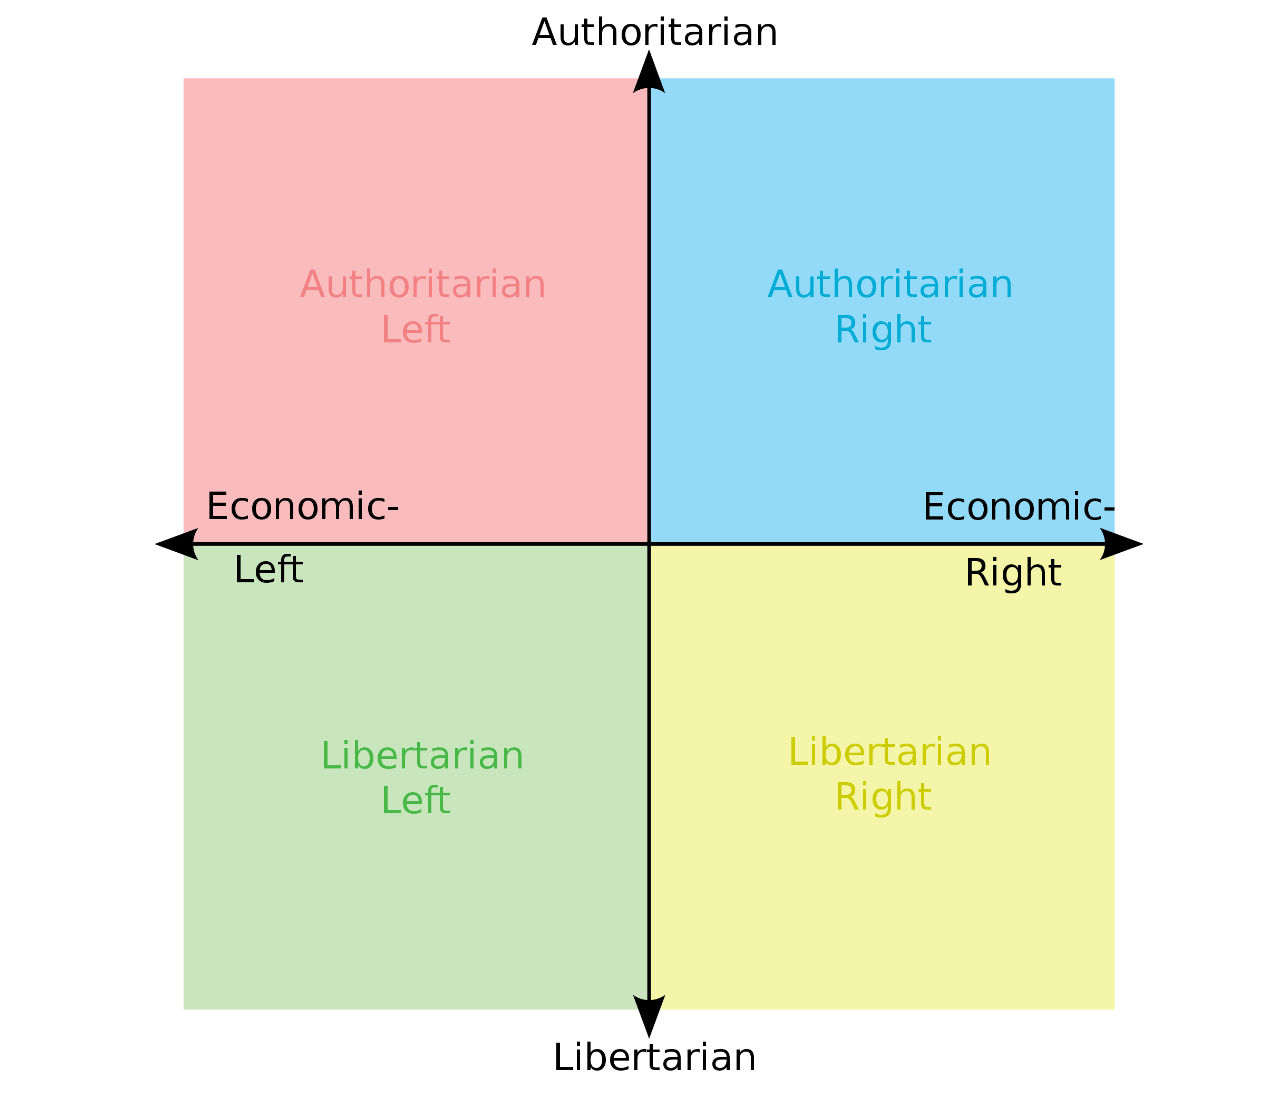
==== compass.html @ 4d8a602e "version 1" ====
<!DOCTYPE html>
<html lang="en">
<head>
    <meta charset="UTF-8">
    <meta http-equiv="X-UA-Compatible" content="IE=edge">
    <meta name="viewport" content="width=device-width, initial-scale=1.0">
    <title>Document</title>
    <link rel="stylesheet" href="style.css">
</head>
<body id = "CompassBody">
    <img src="Political_Compass_standard_model.svg.png" alt="politisk kompass">
</body>
</html>
---- style.css ----
body{
    width: 100%;
    height: 100%;
}
#CompassBody{
    display: flex;
    -ms-flex-align: center;
    justify-content: center;
}
img{
    width: 992px;
    height: 1080px
}
footer{
    font-family:'Courier New', Courier, monospace
}
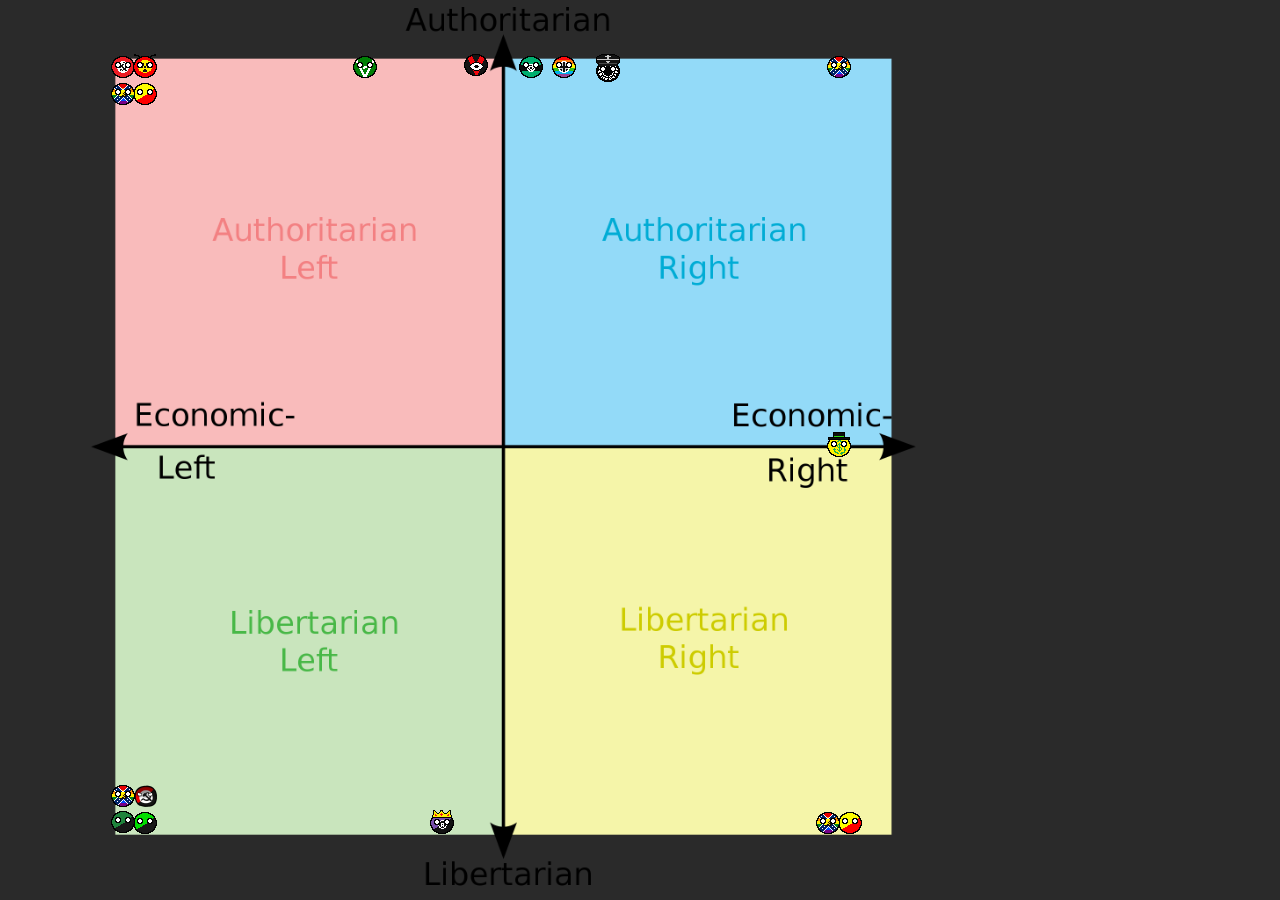
==== commit 606a196b: "version.0.069" ====
--- a/compass.html
+++ b/compass.html
@@ -1,13 +1,98 @@
 <!DOCTYPE html>
 <html lang="en">
-<head>
-    <meta charset="UTF-8">
-    <meta http-equiv="X-UA-Compatible" content="IE=edge">
-    <meta name="viewport" content="width=device-width, initial-scale=1.0">
-    <title>Document</title>
-    <link rel="stylesheet" href="style.css">
-</head>
-<body id = "CompassBody">
-    <img src="Political_Compass_standard_model.svg.png" alt="politisk kompass">
-</body>
-</html>+  <head>
+    <meta charset="UTF-8" />
+    <meta http-equiv="X-UA-Compatible" content="IE=edge" />
+    <meta name="viewport" content="width=device-width, initial-scale=1.0" />
+    <title>2Wacky2Poltics/compass</title>
+    <link rel="stylesheet" href="style.css" />
+    <link
+      rel="icon"
+      href="Political_Compass_standard_model.svg.png"
+      type="image/x-icon"
+    />
+  </head>
+  <body id="CompassBody">
+    <div id="gridbody" class="grid">
+      <img
+        width="1882"
+        height="2048"
+        src="Political_Compass_standard_model.svg.png"
+        alt="politisk kompass"
+      />
+      <a href="https://polcompballanarchy.miraheze.org/wiki/Anarcho-Nazbol" style="grid-column-start: 5;
+      grid-row-start: 88;">
+        <img src="Anarcho_Nazbol.png" alt="anarcho Nazbol" />
+      </a>
+      <a href="https://polcompball.miraheze.org/wiki/Anarcho-Monarchism" style="grid-column-start: 32;
+      grid-row-start: 91;">
+        <img src="Anarcho-Monarchism.png" alt="Anarcho-Monarchism" />
+      </a>
+      <a href="https://polcompball.miraheze.org/wiki/Eco-Anarchism" style="grid-column-start: 5;
+      grid-row-start: 91;">
+        <img src="Aneco.png" alt="Anarcho-ECO" />
+      </a>
+      <a href="https://polcompball.miraheze.org/wiki/Capitalist_Communism" style="grid-column-start: 5;
+      grid-row-start: 10;">
+        <img src="Capcom.png" alt="Capcom" />
+      </a>
+      <a href="https://polcompball.miraheze.org/wiki/Capitalist_Communism" style="grid-column-start: 69;
+      grid-row-start: 91;">
+        <img src="Capcom.png" alt="Capcom" />
+      </a>
+      <a href="https://polcompball.miraheze.org/wiki/Eco-Capitalism#History" style="grid-column-start: 68;
+      grid-row-start: 49;">
+        <img src="Ecocap.png" alt="Ecocap" />
+      </a>
+      <a href="https://polcompball.miraheze.org/wiki/Eco-Fascism#History" style="grid-column-start: 40;
+      grid-row-start: 7;">
+        <img src="Ecofash.png" alt="Ecofash" />
+      </a>
+      <a href="https://polcompball.miraheze.org/wiki/Esoteric_Fascism" style="grid-column-start: 47;
+      grid-row-start: 7;">
+        <img src="Esofash.png" alt="Esofash" />
+      </a>
+      <a href="https://polcompball.miraheze.org/wiki/Homonationalism" style="grid-column-start: 43;
+      grid-row-start: 7;">
+        <img src="Homonationalism.png" alt="Homonationalism" />
+      </a>
+      <a href="https://polcompball.miraheze.org/wiki/Ingsoc" style="grid-column-start: 35;
+      grid-row-start: 7;">
+        <img src="Ingsoc.png" alt="Ingsoc" />
+      </a>
+      <a style="grid-column-start: 3;
+      grid-row-start: 7;" href="https://polcompball.miraheze.org/wiki/National_Bolshevism">
+        <img src="Nazbol.png" alt="Nazbol" />
+      </a>
+      <a href="https://polcompball.miraheze.org/wiki/Posadism" style="grid-column-start: 5;
+      grid-row-start: 7;">
+        <img src="Posadist.png" alt="Posadist" />
+      </a>
+      <a href="https://polcompball.miraheze.org/wiki/Eco-Authoritarianism#History" style="grid-column-start: 25;
+      grid-row-start: 7;">
+        <img src="Tucn-EcoAuth.png" alt="Tucn-EcoAuth" />
+      </a>
+      <a href="https://polcompball.miraheze.org/wiki/Anarcho-Primitivism" style="grid-column-start:3;
+      grid-row-start: 91;">
+        <img src="Anprim.png" alt="Anprim">
+      </a>
+
+      <a href="https://polcompball.miraheze.org/wiki/Anti-Centrism" style="grid-column-start: 67;
+      grid-row-start: 91;">
+        <img  src="Antcent.png" alt="anti-centricism">
+      </a>
+      <a href="https://polcompball.miraheze.org/wiki/Anti-Centrism" style="grid-column-start: 68;
+      grid-row-start: 7;"> 
+        <img  src="Antcent.png" alt="anti-centricism">
+      </a>
+      <a href="https://polcompball.miraheze.org/wiki/Anti-Centrism" style="grid-column-start: 3;
+      grid-row-start: 10;">
+        <img  src="Antcent.png" alt="anti-centricism">
+      </a>
+      <a href="https://polcompball.miraheze.org/wiki/Anti-Centrism" style="grid-column-start: 3;
+      grid-row-start: 88;">
+        <img src="Antcent.png" alt="anti-centricism">
+      </a>
+    </div>
+  </body>
+</html>
--- a/style.css
+++ b/style.css
@@ -1,16 +1,96 @@
-body{
-    width: 100%;
-    height: 100%;
+* {
+  margin: 0px;
+  padding: 0px;
+  box-sizing: border-box;
 }
-#CompassBody{
-    display: flex;
-    -ms-flex-align: center;
-    justify-content: center;
+body {
+  width: 100vw;
+  height: 100vh;
+  background-color: rgb(42, 42, 42);
 }
-img{
-    width: 992px;
-    height: 1080px
+div.sticky {
+  position: sticky;
+  top: 0;
 }
-footer{
-    font-family:'Courier New', Courier, monospace
-}+div.grid {
+  display: grid;
+  width: auto;
+}
+#gridbody{
+  grid-template-columns: repeat(100, 1%);
+  grid-template-rows: repeat(100, 1%);
+}
+#gridbodytimeline{
+  grid-template-columns: ;
+}
+#toppmeny {
+  display: flex;
+  justify-content: space-evenly;
+  background-color: white;
+  border: lightgray;
+  border-width: 1vh;
+  border-radius: 0.5vh;
+  border-color: lightgray;
+  margin: 0vh;
+  padding: 1vw;
+}
+a.toppmenyA {
+  border-width: 10px;
+  border: gray;
+  background-color: white;
+}
+p.Pthreechoices {
+  text-align: center;
+  color: antiquewhite;
+  font-size: larger;
+}
+#threechoices {
+  display: flex;
+  flex-wrap: wrap;
+  justify-content: space-evenly;
+  width: 90vw;
+  box-sizing: content-box;
+  margin: auto;
+  margin-top: 20vh;
+}
+#CompassBody {
+  display: flex;
+  -ms-flex-align: center;
+  justify-content: center;
+}
+img {
+  display: block;
+  max-width: 100vw;
+  max-height: 100vh;
+  width: auto;
+  height: auto;
+}
+#iceberg {
+  display: block;
+  max-width: 400px;
+  max-height: 250px;
+  width: auto;
+  height: auto;
+}
+#compass2 {
+  width: 250px;
+  height: 250px;
+}
+#timeline {
+  display: block;
+  max-width: 400px;
+  max-height: 250px;
+  width: auto;
+  height: auto;
+}
+p {
+  color: rgb(192, 192, 192);
+}
+h1 {
+  color: rgb(192, 192, 192);
+}
+footer {
+  font-size: 12px;
+  color: rgb(192, 192, 192);
+  font-family: "Courier New", Courier, monospace;
+}
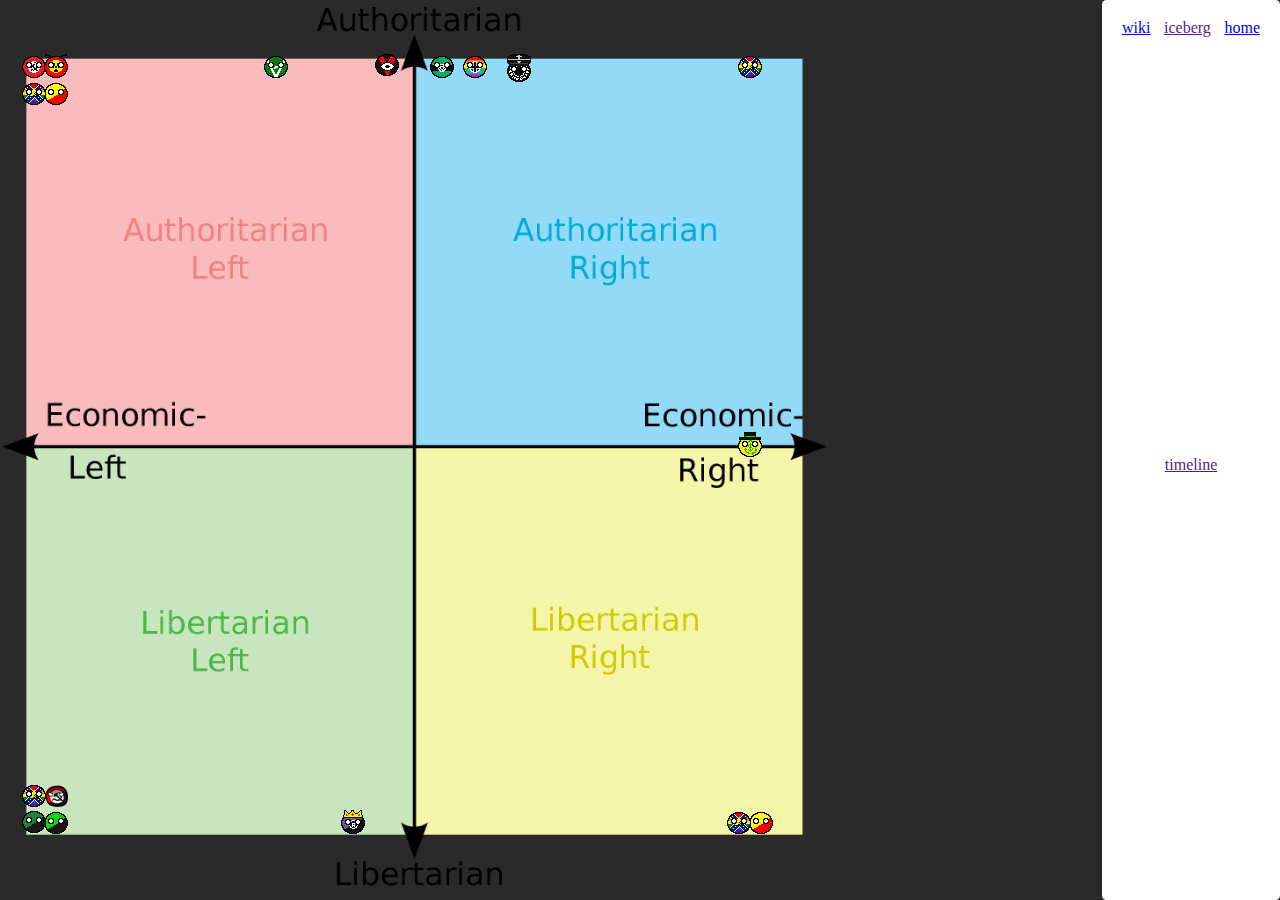
==== commit cc1d5e9b: "version 2" ====
--- a/compass.html
+++ b/compass.html
@@ -13,6 +13,7 @@
     />
   </head>
   <body id="CompassBody">
+    <div class="grid" id="gridbodycompass">
     <div id="gridbody" class="grid">
       <img
         width="1882"
@@ -94,5 +95,16 @@
         <img src="Antcent.png" alt="anti-centricism">
       </a>
     </div>
+  </div>
+  <div class="toppmeny" id="toppmeny2">
+    <a
+      class="toppmenyA"
+      href="https://polcompball.miraheze.org/wiki/List_of_ideology_balls"
+      >wiki</a
+    >
+    <a class="toppmenyA" href="">iceberg</a>
+    <a class="toppmenyA" href="http://127.0.0.1:5500/index.html">home</a>
+    <a class="toppmenyA" href="">timeline</a>
+  </div>
   </body>
 </html>
--- a/style.css
+++ b/style.css
@@ -14,16 +14,33 @@
 }
 div.grid {
   display: grid;
-  width: auto;
 }
 #gridbody{
   grid-template-columns: repeat(100, 1%);
   grid-template-rows: repeat(100, 1%);
+  max-width: 100vw;
+  max-height: 100vh;
+  width: auto;
+  height: auto;
 }
 #gridbodytimeline{
-  grid-template-columns: ;
+  grid-template-columns:repeat(3,33%) ;
+  width: 100vw;
+  height: 600vh;
 }
-#toppmeny {
+#timelineBlack{
+  width:3vw;
+  height: 600vh;
+}
+#gridbodycompass{
+  grid-template-columns: 1;
+  grid-template-rows: 2;
+}
+div.Flex{
+  display: flex;
+  flex-wrap: wrap;
+}
+div.toppmeny {
   display: flex;
   justify-content: space-evenly;
   background-color: white;
@@ -33,10 +50,19 @@
   border-color: lightgray;
   margin: 0vh;
   padding: 1vw;
+  height: 7vh;
+  width: 100vw;
+}
+#toppmeny2{
+  width: 60%;
+  height: 100vh;
+  flex-wrap: wrap;
 }
 a.toppmenyA {
   border-width: 10px;
   border: gray;
+  margin: 0.5vw;
+  border-radius: 1px;
   background-color: white;
 }
 p.Pthreechoices {
@@ -93,4 +119,6 @@
   font-size: 12px;
   color: rgb(192, 192, 192);
   font-family: "Courier New", Courier, monospace;
+  bottom: 0;
+  position: sticky;
 }
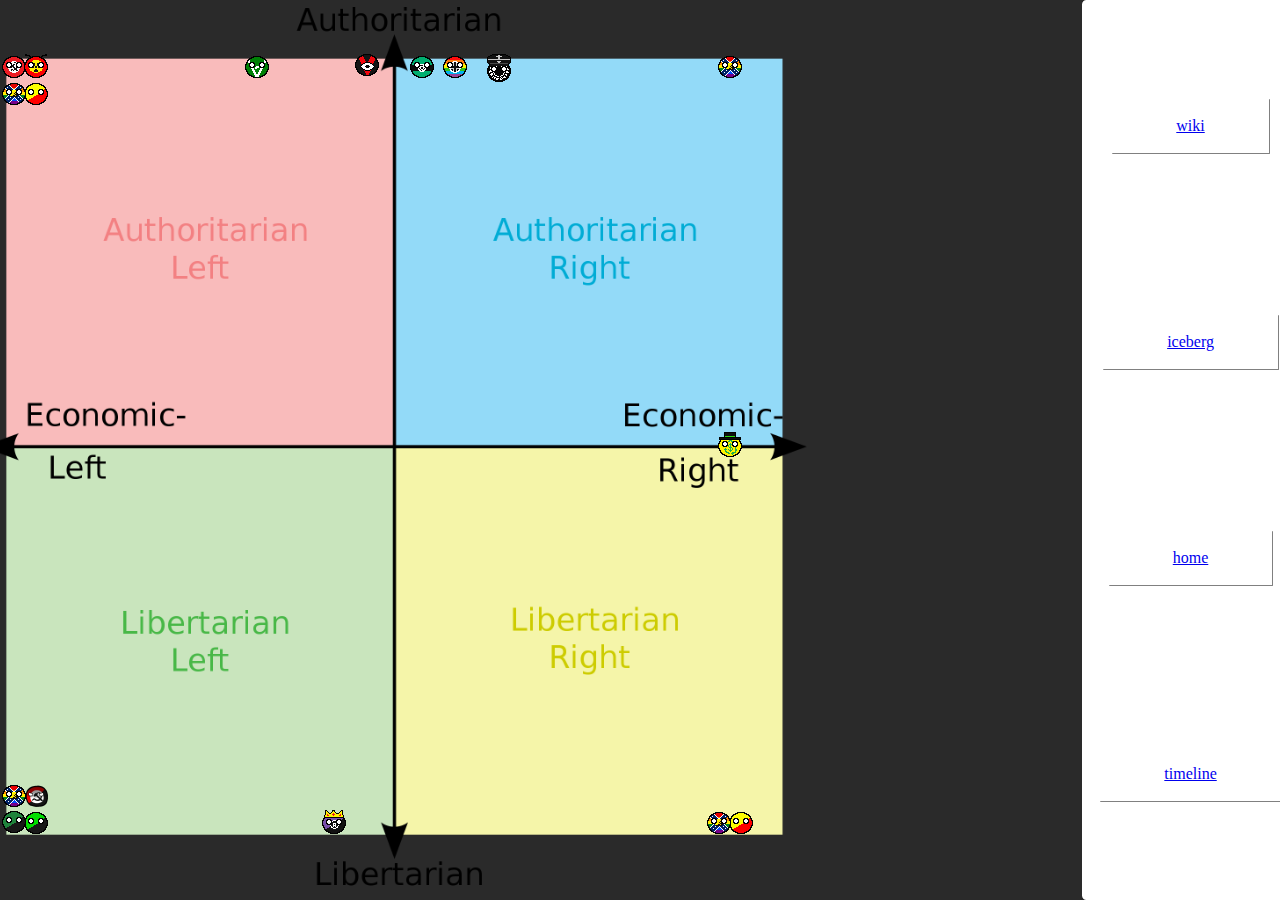
==== commit 0c94ed91: "fixed topbar" ====
--- a/compass.html
+++ b/compass.html
@@ -102,9 +102,9 @@
       href="https://polcompball.miraheze.org/wiki/List_of_ideology_balls"
       >wiki</a
     >
-    <a class="toppmenyA" href="">iceberg</a>
-    <a class="toppmenyA" href="http://127.0.0.1:5500/index.html">home</a>
-    <a class="toppmenyA" href="">timeline</a>
+    <a class="toppmenyA" href="iceberg.html">iceberg</a>
+    <a class="toppmenyA" href="index.html">home</a>
+    <a class="toppmenyA" href="timeline.html">timeline</a>
   </div>
   </body>
 </html>
--- a/style.css
+++ b/style.css
@@ -40,18 +40,16 @@
   display: flex;
   flex-wrap: wrap;
 }
-div.toppmeny {
+div.toppmeny{
   display: flex;
   justify-content: space-evenly;
   background-color: white;
-  border: lightgray;
   border-width: 1vh;
   border-radius: 0.5vh;
-  border-color: lightgray;
-  margin: 0vh;
-  padding: 1vw;
-  height: 7vh;
+  border-color: white;
+  border-style: solid;
   width: 100vw;
+  padding: 1vh;
 }
 #toppmeny2{
   width: 60%;
@@ -61,7 +59,13 @@
 a.toppmenyA {
   border-width: 10px;
   border: gray;
-  margin: 0.5vw;
+  border-width: 0px 1px 1px 0px; 
+  padding-top: 2vh;
+  padding-bottom: 2vh;
+  padding-left: 5vw;
+  padding-right: 5vw;
+  border-style: solid;
+  margin: auto;
   border-radius: 1px;
   background-color: white;
 }
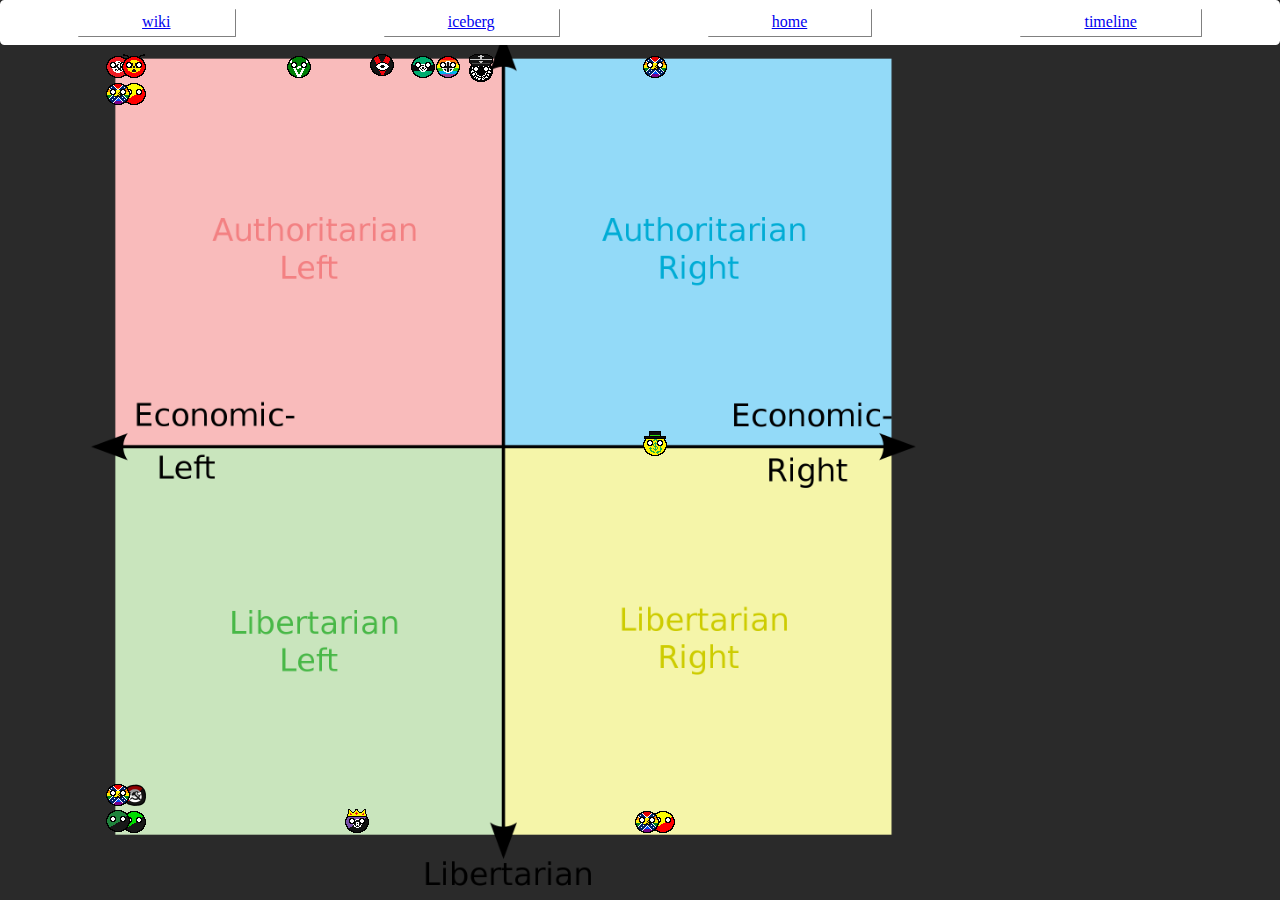
==== commit 9b3e7ebb: "hsdjif" ====
--- a/compass.html
+++ b/compass.html
@@ -14,97 +14,133 @@
   </head>
   <body id="CompassBody">
     <div class="grid" id="gridbodycompass">
-    <div id="gridbody" class="grid">
-      <img
-        width="1882"
-        height="2048"
-        src="Political_Compass_standard_model.svg.png"
-        alt="politisk kompass"
-      />
-      <a href="https://polcompballanarchy.miraheze.org/wiki/Anarcho-Nazbol" style="grid-column-start: 5;
-      grid-row-start: 88;">
-        <img src="Anarcho_Nazbol.png" alt="anarcho Nazbol" />
-      </a>
-      <a href="https://polcompball.miraheze.org/wiki/Anarcho-Monarchism" style="grid-column-start: 32;
-      grid-row-start: 91;">
-        <img src="Anarcho-Monarchism.png" alt="Anarcho-Monarchism" />
-      </a>
-      <a href="https://polcompball.miraheze.org/wiki/Eco-Anarchism" style="grid-column-start: 5;
-      grid-row-start: 91;">
-        <img src="Aneco.png" alt="Anarcho-ECO" />
-      </a>
-      <a href="https://polcompball.miraheze.org/wiki/Capitalist_Communism" style="grid-column-start: 5;
-      grid-row-start: 10;">
-        <img src="Capcom.png" alt="Capcom" />
-      </a>
-      <a href="https://polcompball.miraheze.org/wiki/Capitalist_Communism" style="grid-column-start: 69;
-      grid-row-start: 91;">
-        <img src="Capcom.png" alt="Capcom" />
-      </a>
-      <a href="https://polcompball.miraheze.org/wiki/Eco-Capitalism#History" style="grid-column-start: 68;
-      grid-row-start: 49;">
-        <img src="Ecocap.png" alt="Ecocap" />
-      </a>
-      <a href="https://polcompball.miraheze.org/wiki/Eco-Fascism#History" style="grid-column-start: 40;
-      grid-row-start: 7;">
-        <img src="Ecofash.png" alt="Ecofash" />
-      </a>
-      <a href="https://polcompball.miraheze.org/wiki/Esoteric_Fascism" style="grid-column-start: 47;
-      grid-row-start: 7;">
-        <img src="Esofash.png" alt="Esofash" />
-      </a>
-      <a href="https://polcompball.miraheze.org/wiki/Homonationalism" style="grid-column-start: 43;
-      grid-row-start: 7;">
-        <img src="Homonationalism.png" alt="Homonationalism" />
-      </a>
-      <a href="https://polcompball.miraheze.org/wiki/Ingsoc" style="grid-column-start: 35;
-      grid-row-start: 7;">
-        <img src="Ingsoc.png" alt="Ingsoc" />
-      </a>
-      <a style="grid-column-start: 3;
-      grid-row-start: 7;" href="https://polcompball.miraheze.org/wiki/National_Bolshevism">
-        <img src="Nazbol.png" alt="Nazbol" />
-      </a>
-      <a href="https://polcompball.miraheze.org/wiki/Posadism" style="grid-column-start: 5;
-      grid-row-start: 7;">
-        <img src="Posadist.png" alt="Posadist" />
-      </a>
-      <a href="https://polcompball.miraheze.org/wiki/Eco-Authoritarianism#History" style="grid-column-start: 25;
-      grid-row-start: 7;">
-        <img src="Tucn-EcoAuth.png" alt="Tucn-EcoAuth" />
-      </a>
-      <a href="https://polcompball.miraheze.org/wiki/Anarcho-Primitivism" style="grid-column-start:3;
-      grid-row-start: 91;">
-        <img src="Anprim.png" alt="Anprim">
-      </a>
+      <div id="gridbody" class="grid">
+        <img
+          width="1882"
+          height="2048"
+          src="Political_Compass_standard_model.svg.png"
+          alt="politisk kompass"
+        />
+        <a
+          href="https://polcompballanarchy.miraheze.org/wiki/Anarcho-Nazbol"
+          style="grid-column-start: 5; grid-row-start: 88"
+        >
+          <img src="Anarcho_Nazbol.png" alt="anarcho Nazbol" />
+        </a>
+        <a
+          href="https://polcompball.miraheze.org/wiki/Anarcho-Monarchism"
+          style="grid-column-start: 32; grid-row-start: 91"
+        >
+          <img src="Anarcho-Monarchism.png" alt="Anarcho-Monarchism" />
+        </a>
+        <a
+          href="https://polcompball.miraheze.org/wiki/Eco-Anarchism"
+          style="grid-column-start: 5; grid-row-start: 91"
+        >
+          <img src="Aneco.png" alt="Anarcho-ECO" />
+        </a>
+        <a
+          href="https://polcompball.miraheze.org/wiki/Capitalist_Communism"
+          style="grid-column-start: 5; grid-row-start: 10"
+        >
+          <img src="Capcom.png" alt="Capcom" />
+        </a>
+        <a
+          href="https://polcompball.miraheze.org/wiki/Capitalist_Communism"
+          style="grid-column-start: 69; grid-row-start: 91"
+        >
+          <img src="Capcom.png" alt="Capcom" />
+        </a>
+        <a
+          href="https://polcompball.miraheze.org/wiki/Eco-Capitalism#History"
+          style="grid-column-start: 68; grid-row-start: 49"
+        >
+          <img src="Ecocap.png" alt="Ecocap" />
+        </a>
+        <a
+          href="https://polcompball.miraheze.org/wiki/Eco-Fascism#History"
+          style="grid-column-start: 40; grid-row-start: 7"
+        >
+          <img src="Ecofash.png" alt="Ecofash" />
+        </a>
+        <a
+          href="https://polcompball.miraheze.org/wiki/Esoteric_Fascism"
+          style="grid-column-start: 47; grid-row-start: 7"
+        >
+          <img src="Esofash.png" alt="Esofash" />
+        </a>
+        <a
+          href="https://polcompball.miraheze.org/wiki/Homonationalism"
+          style="grid-column-start: 43; grid-row-start: 7"
+        >
+          <img src="Homonationalism.png" alt="Homonationalism" />
+        </a>
+        <a
+          href="https://polcompball.miraheze.org/wiki/Ingsoc"
+          style="grid-column-start: 35; grid-row-start: 7"
+        >
+          <img src="Ingsoc.png" alt="Ingsoc" />
+        </a>
+        <a
+          style="grid-column-start: 3; grid-row-start: 7"
+          href="https://polcompball.miraheze.org/wiki/National_Bolshevism"
+        >
+          <img src="Nazbol.png" alt="Nazbol" />
+        </a>
+        <a
+          href="https://polcompball.miraheze.org/wiki/Posadism"
+          style="grid-column-start: 5; grid-row-start: 7"
+        >
+          <img src="Posadist.png" alt="Posadist" />
+        </a>
+        <a
+          href="https://polcompball.miraheze.org/wiki/Eco-Authoritarianism#History"
+          style="grid-column-start: 25; grid-row-start: 7"
+        >
+          <img src="Tucn-EcoAuth.png" alt="Tucn-EcoAuth" />
+        </a>
+        <a
+          href="https://polcompball.miraheze.org/wiki/Anarcho-Primitivism"
+          style="grid-column-start: 3; grid-row-start: 91"
+        >
+          <img src="Anprim.png" alt="Anprim" />
+        </a>
 
-      <a href="https://polcompball.miraheze.org/wiki/Anti-Centrism" style="grid-column-start: 67;
-      grid-row-start: 91;">
-        <img  src="Antcent.png" alt="anti-centricism">
-      </a>
-      <a href="https://polcompball.miraheze.org/wiki/Anti-Centrism" style="grid-column-start: 68;
-      grid-row-start: 7;"> 
-        <img  src="Antcent.png" alt="anti-centricism">
-      </a>
-      <a href="https://polcompball.miraheze.org/wiki/Anti-Centrism" style="grid-column-start: 3;
-      grid-row-start: 10;">
-        <img  src="Antcent.png" alt="anti-centricism">
-      </a>
-      <a href="https://polcompball.miraheze.org/wiki/Anti-Centrism" style="grid-column-start: 3;
-      grid-row-start: 88;">
-        <img src="Antcent.png" alt="anti-centricism">
-      </a>
+        <a
+          href="https://polcompball.miraheze.org/wiki/Anti-Centrism"
+          style="grid-column-start: 67; grid-row-start: 91"
+        >
+          <img src="Antcent.png" alt="anti-centricism" />
+        </a>
+        <a
+          href="https://polcompball.miraheze.org/wiki/Anti-Centrism"
+          style="grid-column-start: 68; grid-row-start: 7"
+        >
+          <img src="Antcent.png" alt="anti-centricism" />
+        </a>
+        <a
+          href="https://polcompball.miraheze.org/wiki/Anti-Centrism"
+          style="grid-column-start: 3; grid-row-start: 10"
+        >
+          <img src="Antcent.png" alt="anti-centricism" />
+        </a>
+        <a
+          href="https://polcompball.miraheze.org/wiki/Anti-Centrism"
+          style="grid-column-start: 3; grid-row-start: 88"
+        >
+          <img src="Antcent.png" alt="anti-centricism" />
+        </a>
+      </div>
     </div>
-  </div>
-  <div class="toppmeny" id="toppmeny2">
-    <a
-      class="toppmenyA"
-      href="https://polcompball.miraheze.org/wiki/List_of_ideology_balls"
-      >wiki</a
-    >
-    <a class="toppmenyA" href="iceberg.html">iceberg</a>
-    <a class="toppmenyA" href="index.html">home</a>
-    <a class="toppmenyA" href="timeline.html">timeline</a>
-  </div>
+    <div class="toppmeny" id="toppmeny2">
+      <a
+        class="toppmenyA2"
+        href="https://polcompball.miraheze.org/wiki/List_of_ideology_balls"
+        >wiki</a
+      >
+      <a class="toppmenyA2" href="iceberg.html">iceberg</a>
+      <a class="toppmenyA2" href="index.html">home</a>
+      <a class="toppmenyA2" href="timeline.html">timeline</a>
+    </div>
   </body>
 </html>
--- a/style.css
+++ b/style.css
@@ -15,32 +15,33 @@
 div.grid {
   display: grid;
 }
-#gridbody{
+#gridbody {
   grid-template-columns: repeat(100, 1%);
   grid-template-rows: repeat(100, 1%);
   max-width: 100vw;
   max-height: 100vh;
   width: auto;
   height: auto;
+  aspect-ratio: 1882/2048;
 }
-#gridbodytimeline{
-  grid-template-columns:repeat(3,33%) ;
+#gridbodytimeline {
+  grid-template-columns: repeat(3, 33%);
   width: 100vw;
   height: 600vh;
 }
-#timelineBlack{
-  width:3vw;
+#timelineBlack {
+  width: 3vw;
   height: 600vh;
 }
-#gridbodycompass{
+#gridbodycompass {
   grid-template-columns: 1;
   grid-template-rows: 2;
 }
-div.Flex{
+div.Flex {
   display: flex;
   flex-wrap: wrap;
 }
-div.toppmeny{
+div.toppmeny {
   display: flex;
   justify-content: space-evenly;
   background-color: white;
@@ -49,19 +50,41 @@
   border-color: white;
   border-style: solid;
   width: 100vw;
-  padding: 1vh;
-}
-#toppmeny2{
-  width: 60%;
-  height: 100vh;
-  flex-wrap: wrap;
 }
 a.toppmenyA {
   border-width: 10px;
   border: gray;
-  border-width: 0px 1px 1px 0px; 
+  border-width: 0px 1px 1px 0px;
   padding-top: 2vh;
   padding-bottom: 2vh;
+  padding-left: 5vw;
+  padding-right: 5vw;
+  border-style: solid;
+  margin: auto;
+  border-radius: 1px;
+  background-color: white;
+}
+#toppmeny2 {
+  display: flex;
+  justify-content: space-evenly;
+  background-color: white;
+  border-width: 0.5vh;
+  border-radius: 0.5vh;
+  border-color: white;
+  border-style: solid;
+  width: 100vw;
+  position: absolute;
+  top: 0;
+  left: 0;
+  flex-wrap: wrap;
+  height: 5vh;
+}
+a.toppmenyA2 {
+  border-width: 10px;
+  border: gray;
+  border-width: 0px 1px 1px 0px;
+  padding-top: 0.5vh;
+  padding-bottom: 0.5vh;
   padding-left: 5vw;
   padding-right: 5vw;
   border-style: solid;
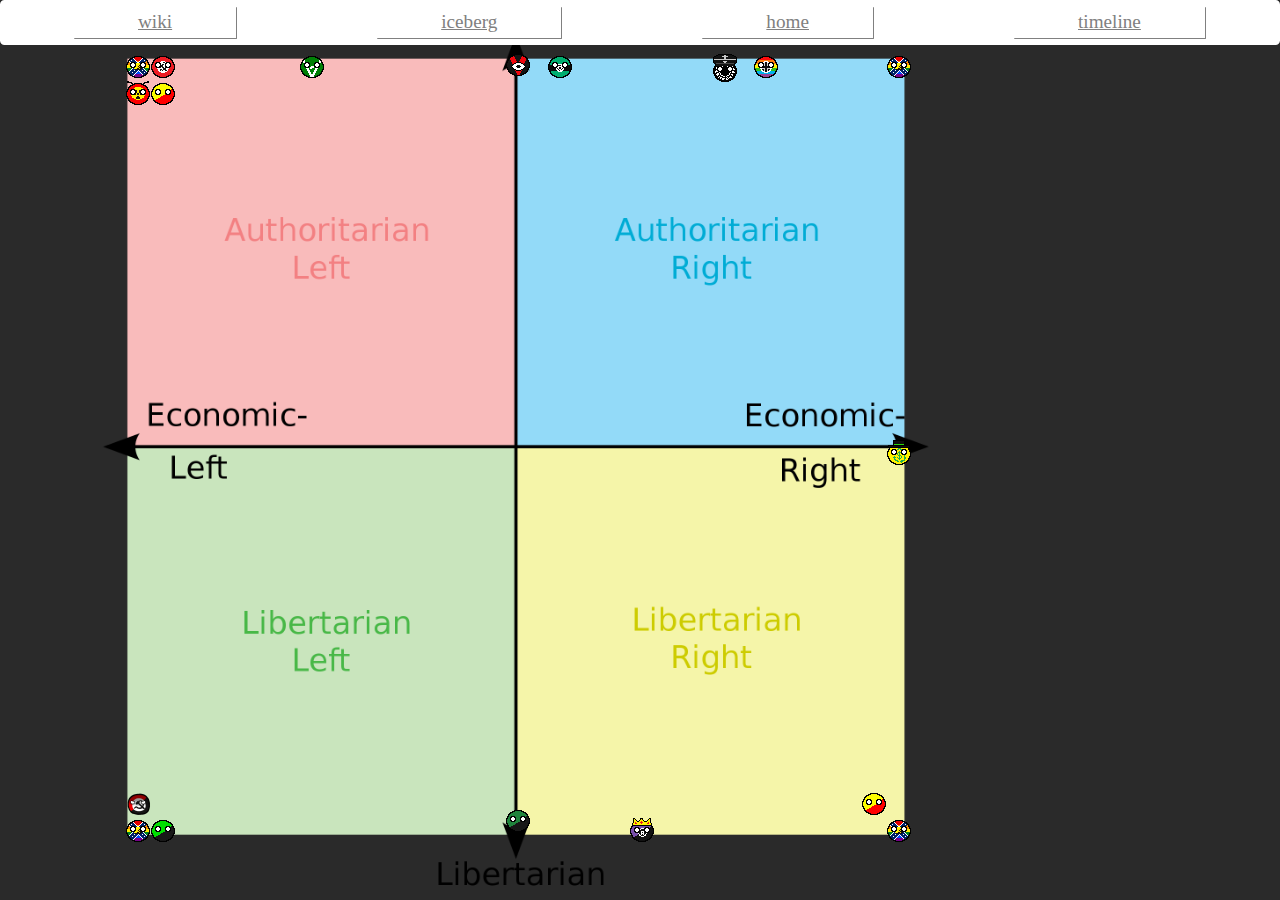
==== commit 6c32e548: "this will have to do, needs more polish" ====
--- a/compass.html
+++ b/compass.html
@@ -23,73 +23,73 @@
         />
         <a
           href="https://polcompballanarchy.miraheze.org/wiki/Anarcho-Nazbol"
-          style="grid-column-start: 5; grid-row-start: 88"
+          style="grid-column-start: 4; grid-row-start: 89"
         >
           <img src="Anarcho_Nazbol.png" alt="anarcho Nazbol" />
         </a>
         <a
           href="https://polcompball.miraheze.org/wiki/Anarcho-Monarchism"
-          style="grid-column-start: 32; grid-row-start: 91"
+          style="grid-column-start: 65; grid-row-start: 92"
         >
           <img src="Anarcho-Monarchism.png" alt="Anarcho-Monarchism" />
         </a>
         <a
           href="https://polcompball.miraheze.org/wiki/Eco-Anarchism"
-          style="grid-column-start: 5; grid-row-start: 91"
+          style="grid-column-start: 7; grid-row-start: 92"
         >
           <img src="Aneco.png" alt="Anarcho-ECO" />
         </a>
         <a
           href="https://polcompball.miraheze.org/wiki/Capitalist_Communism"
-          style="grid-column-start: 5; grid-row-start: 10"
+          style="grid-column-start: 7; grid-row-start: 10"
         >
           <img src="Capcom.png" alt="Capcom" />
         </a>
         <a
           href="https://polcompball.miraheze.org/wiki/Capitalist_Communism"
-          style="grid-column-start: 69; grid-row-start: 91"
+          style="grid-column-start: 93; grid-row-start: 89"
         >
           <img src="Capcom.png" alt="Capcom" />
         </a>
         <a
           href="https://polcompball.miraheze.org/wiki/Eco-Capitalism#History"
-          style="grid-column-start: 68; grid-row-start: 49"
+          style="grid-column-start: 96; grid-row-start: 50"
         >
           <img src="Ecocap.png" alt="Ecocap" />
         </a>
         <a
           href="https://polcompball.miraheze.org/wiki/Eco-Fascism#History"
-          style="grid-column-start: 40; grid-row-start: 7"
+          style="grid-column-start: 55; grid-row-start: 7"
         >
           <img src="Ecofash.png" alt="Ecofash" />
         </a>
         <a
           href="https://polcompball.miraheze.org/wiki/Esoteric_Fascism"
-          style="grid-column-start: 47; grid-row-start: 7"
+          style="grid-column-start: 75; grid-row-start: 7"
         >
           <img src="Esofash.png" alt="Esofash" />
         </a>
         <a
           href="https://polcompball.miraheze.org/wiki/Homonationalism"
-          style="grid-column-start: 43; grid-row-start: 7"
+          style="grid-column-start: 80; grid-row-start: 7"
         >
           <img src="Homonationalism.png" alt="Homonationalism" />
         </a>
         <a
           href="https://polcompball.miraheze.org/wiki/Ingsoc"
-          style="grid-column-start: 35; grid-row-start: 7"
+          style="grid-column-start: 50; grid-row-start: 7"
         >
           <img src="Ingsoc.png" alt="Ingsoc" />
         </a>
         <a
-          style="grid-column-start: 3; grid-row-start: 7"
+          style="grid-column-start: 7; grid-row-start: 7"
           href="https://polcompball.miraheze.org/wiki/National_Bolshevism"
         >
           <img src="Nazbol.png" alt="Nazbol" />
         </a>
         <a
           href="https://polcompball.miraheze.org/wiki/Posadism"
-          style="grid-column-start: 5; grid-row-start: 7"
+          style="grid-column-start: 4; grid-row-start: 10"
         >
           <img src="Posadist.png" alt="Posadist" />
         </a>
@@ -101,38 +101,38 @@
         </a>
         <a
           href="https://polcompball.miraheze.org/wiki/Anarcho-Primitivism"
-          style="grid-column-start: 3; grid-row-start: 91"
+          style="grid-column-start: 50; grid-row-start: 91"
         >
           <img src="Anprim.png" alt="Anprim" />
         </a>
 
         <a
           href="https://polcompball.miraheze.org/wiki/Anti-Centrism"
-          style="grid-column-start: 67; grid-row-start: 91"
+          style="grid-column-start: 96; grid-row-start: 92"
         >
           <img src="Antcent.png" alt="anti-centricism" />
         </a>
         <a
           href="https://polcompball.miraheze.org/wiki/Anti-Centrism"
-          style="grid-column-start: 68; grid-row-start: 7"
+          style="grid-column-start: 96; grid-row-start: 7"
         >
           <img src="Antcent.png" alt="anti-centricism" />
         </a>
         <a
           href="https://polcompball.miraheze.org/wiki/Anti-Centrism"
-          style="grid-column-start: 3; grid-row-start: 10"
+          style="grid-column-start: 4; grid-row-start: 7"
         >
           <img src="Antcent.png" alt="anti-centricism" />
         </a>
         <a
           href="https://polcompball.miraheze.org/wiki/Anti-Centrism"
-          style="grid-column-start: 3; grid-row-start: 88"
+          style="grid-column-start: 4; grid-row-start: 92"
         >
           <img src="Antcent.png" alt="anti-centricism" />
         </a>
       </div>
     </div>
-    <div class="toppmeny" id="toppmeny2">
+    <div class="toppmeny toppmeny2">
       <a
         class="toppmenyA2"
         href="https://polcompball.miraheze.org/wiki/List_of_ideology_balls"
--- a/style.css
+++ b/style.css
@@ -4,7 +4,7 @@
   box-sizing: border-box;
 }
 body {
-  width: 100vw;
+  width: 100%;
   height: 100vh;
   background-color: rgb(42, 42, 42);
 }
@@ -25,17 +25,28 @@
   aspect-ratio: 1882/2048;
 }
 #gridbodytimeline {
-  grid-template-columns: repeat(3, 33%);
-  width: 100vw;
-  height: 600vh;
+  grid-template-columns:(45%,10%,45%);
+  grid-template-rows: repeat(10, auto);
+  width: 100%;
+  height: auto;
 }
 #timelineBlack {
   width: 3vw;
-  height: 600vh;
+  height:100vh;
 }
 #gridbodycompass {
   grid-template-columns: 1;
   grid-template-rows: 2;
+}
+#gridbodyiceberg {
+  grid-template-columns: repeat(100, 1%);
+  grid-template-rows: repeat(100, 1%);
+  max-width: 90vw;
+  max-height: 100vh;
+  width: auto;
+  height: auto;
+  aspect-ratio: 1728/2148;
+  margin: auto;
 }
 div.Flex {
   display: flex;
@@ -49,7 +60,7 @@
   border-radius: 0.5vh;
   border-color: white;
   border-style: solid;
-  width: 100vw;
+  width: 100%;
 }
 a.toppmenyA {
   border-width: 10px;
@@ -63,8 +74,10 @@
   margin: auto;
   border-radius: 1px;
   background-color: white;
+  color: grey;
+  font-size:larger;
 }
-#toppmeny2 {
+div.toppmeny2 {
   display: flex;
   justify-content: space-evenly;
   background-color: white;
@@ -72,7 +85,6 @@
   border-radius: 0.5vh;
   border-color: white;
   border-style: solid;
-  width: 100vw;
   position: absolute;
   top: 0;
   left: 0;
@@ -91,6 +103,8 @@
   margin: auto;
   border-radius: 1px;
   background-color: white;
+  color: grey;
+  font-size:larger;
 }
 p.Pthreechoices {
   text-align: center;
@@ -142,10 +156,17 @@
 h1 {
   color: rgb(192, 192, 192);
 }
+a{
+  color: aqua;
+}
+a:focus{
+  color: aquamarine;
+}
 footer {
   font-size: 12px;
   color: rgb(192, 192, 192);
   font-family: "Courier New", Courier, monospace;
+  position: absolute;
   bottom: 0;
   position: sticky;
 }
